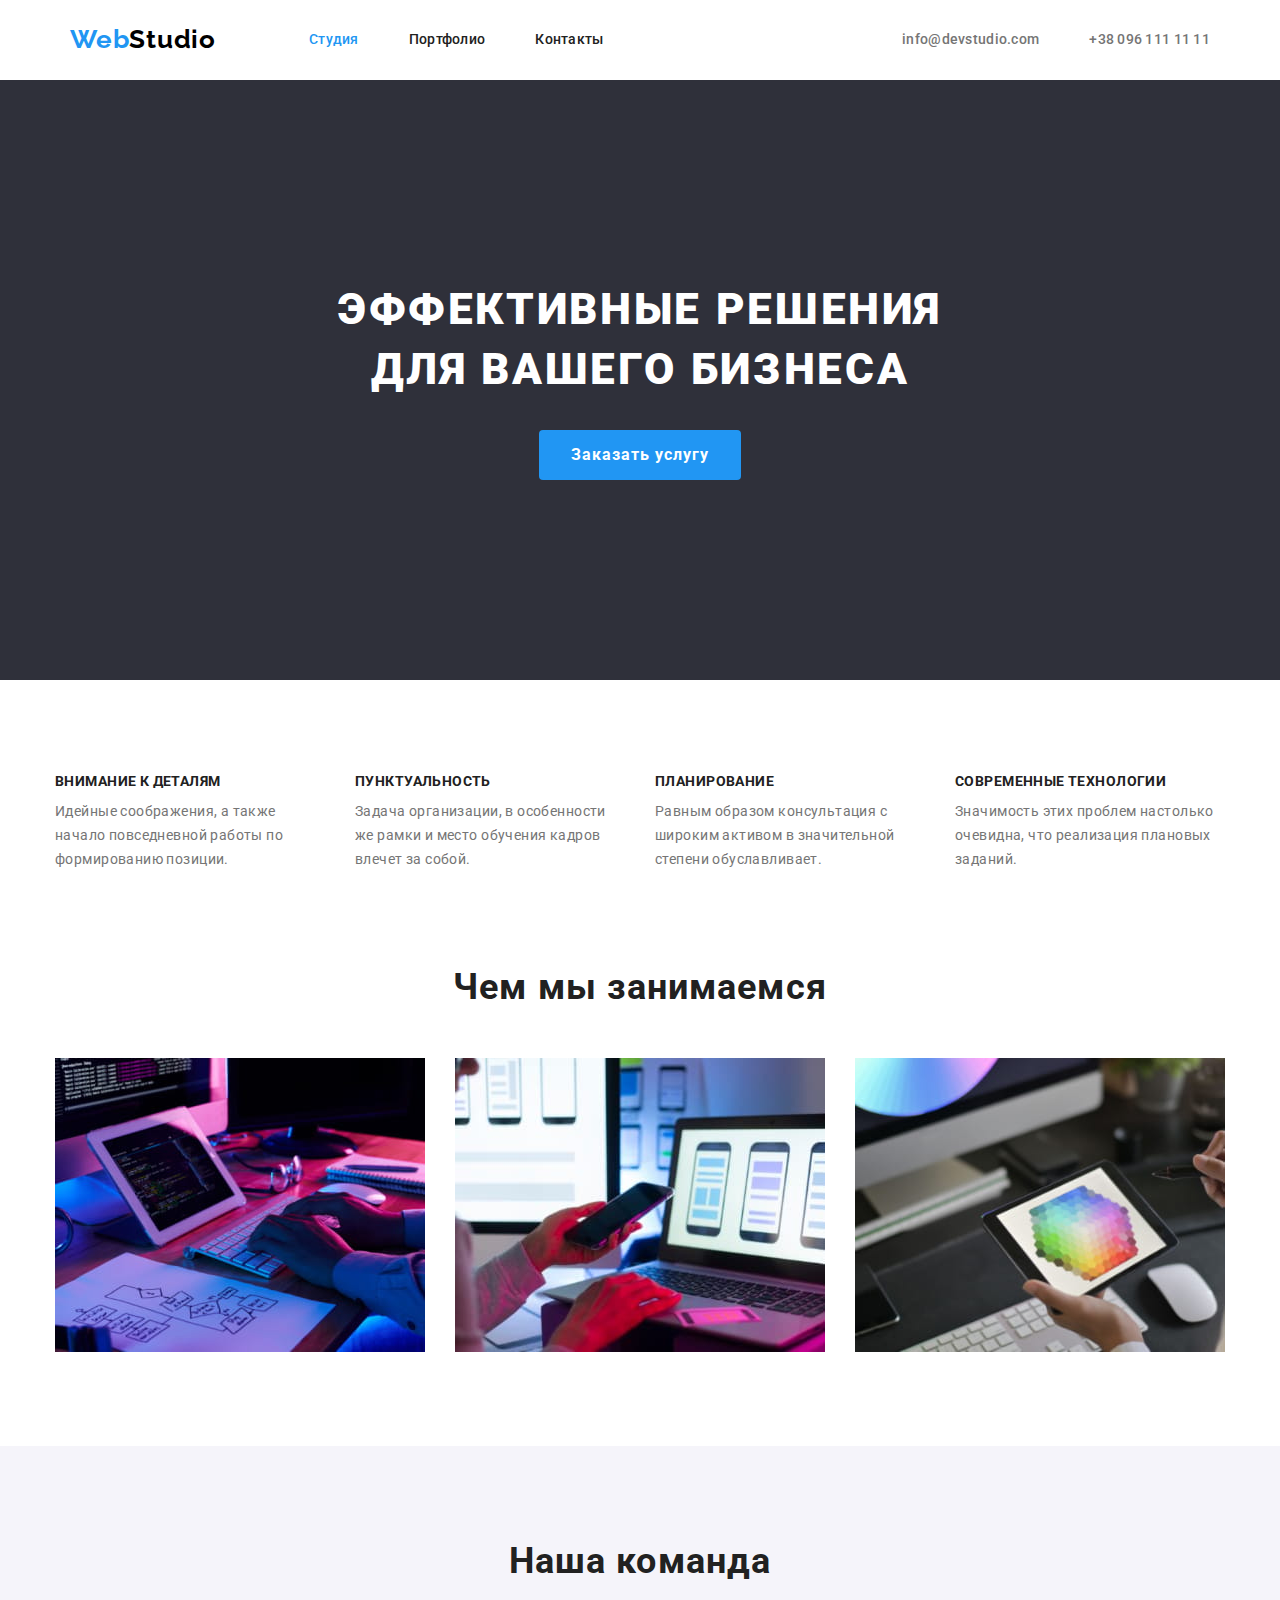
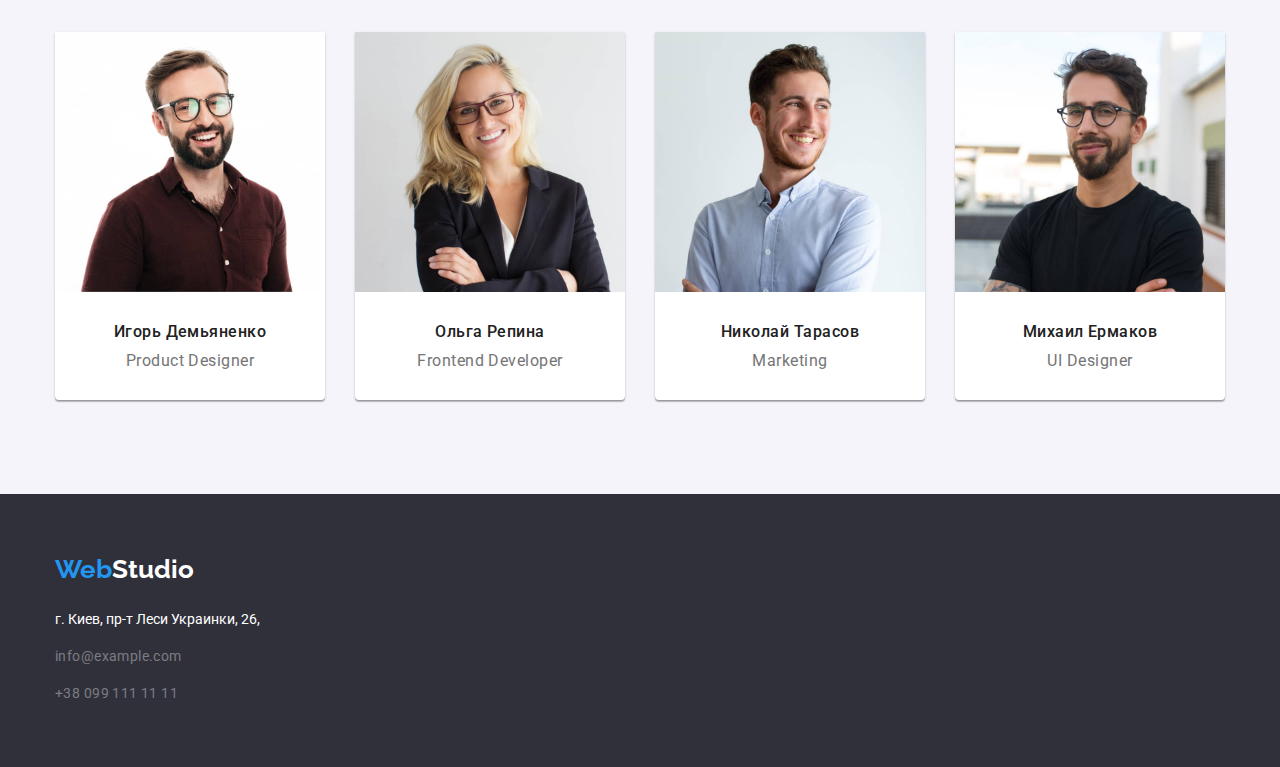
==== index.html @ 6e553c87 "start" ====
<!DOCTYPE html>
<html lang="ru">
<head>
    <meta charset="UTF-8">
    <meta http-equiv="X-UA-Compatible" content="IE=edge">
    <meta name="viewport" content="width=device-width, initial-scale=1.0">
    <title>Веб студия</title>
    <link rel="preconnect" href="https://fonts.googleapis.com">
    <link rel="preconnect" href="https://fonts.gstatic.com" crossorigin>
    <link href="https://fonts.googleapis.com/css2?family=Raleway:wght@700&family=Roboto:wght@400;500;700;900&display=swap" rel="stylesheet">
    <link rel="stylesheet" href="https://cdnjs.cloudflare.com/ajax/libs/modern-normalize/1.1.0/modern-normalize.min.css">
    <link rel="stylesheet" href="./css/styles.css">
</head>
<body>    
    <!-- Шапка страницы -->
 <header class="header page-header">
   <!-- The logo is always a link -->  
    <div class="container main-nav">   
          <a class="logo" lang="en" href="./index.html">        
          <span class="logo-part">Web</span>Studio
          </a>  
    
      <nav class="nav">      
        <ul class="site-nav list">
           <li class="site-nav item"><a class="site-nav-link current" href="./index.html">Студия</a></li>
           <li class="site-nav item"><a class="site-nav-link" href="./portfolio.html">Портфолио</a></li>
           <li class="site-nav item"><a class="site-nav-link" href="">Контакты</a></li>
        </ul>
      </nav>
        <ul class="auth-nav list">
          <li class="auth-nav item"><a class="auth-nav-link" href="mailto:info@devstudio.com">info@devstudio.com</a></li>
          <li class="auth-nav item"><a class="auth-nav-link" href="tel:+380961111111">+38 096 111 11 11</a></li>
        </ul>   
    </div>    
 </header> 
   <!-- Уникальный контент страницы -->
<main>     
        <!-- Герой -->
         <section class="hero">
            <div class="container">
              <h1 class="hero-title">Эффективные решения для вашего бизнеса</h1>
              <button class="hero-button" type="button">Заказать услугу</button>  
            </div>              
        </section>   
 
     <!-- Features section -->
    <section class="section">
        <div class="container">
            <h2 class="features-title centered" hidden>Методы работы</h2>
            <ul class="features list">
                <li class="features-item">
                    <h3 class="features title">Внимание к деталям</h3>
                    <p class="features-text">Идейные соображения, а также начало повседневной работы по формированию позиции.</p>                    
                </li>
                <li class="features-item">
                    <h3 class="features title">Пунктуальность</h3>
                    <p class="features-text">Задача организации, в особенности же рамки и место обучения кадров влечет за собой.</p>
                </li>
                <li class="features-item">
                    <h3 class="features title">Планирование</h3>
                    <p class="features-text">Равным образом консультация с широким активом в значительной степени обуславливает.</p>
                </li>
                <li class="features-item">
                    <h3 class="features title">Современные технологии</h3>
                    <p class="features-text">Значимость этих проблем настолько очевидна, что реализация плановых заданий.</p>
                </li>
            </ul>
        </div>
    </section>
    <!--Чем мы занимаемся-->
        <section class="section nopadding">
        <div class="container">
          <h2 class="work-title centered">Чем мы занимаемся</h2>
          <ul class="work list">
            <li class="work-item">
                <img lang="ru" src="./images/box1.jpg" alt="разработка програмного обеспечения" width="370" />
            </li>
            <li class="work-item">
                <img lang="ru" src="./images/box2.jpg" alt="работа с мобильным приложением" width="370" /> 
            </li>
            <li class="work-item">
                <img lang="ru" src="./images/box3.jpg" alt="подготовка палитры цветов" width="370" />
            </li>        
          </ul>  
        </div>        
    </section>
    <!--Наша команда-->
    <section class="section team" >
        <div class="container">
          <h2 class="team-titeled centered">Наша команда</h2>
          <ul class="team list">
            <li class="team-list-item">
                <div>
                <img class="card-img" src="./images/teamphoto1.jpg" alt="фотография дизайнера" width="270"/> 
                </div>
                <div class="team-card">
                  <h3 class="team-title">Игорь Демьяненко</h3>
                  <p class="team-text" lang="en">Product Designer</p>   
                </div>                
            </li>
            <li class="team-list-item">
                <img src="./images/teamphoto2.jpg" alt="фотография разработчика" width="270"/> 
                <div class="team-card">
                  <h3 class="team-title">Ольга Репина</h3>
                  <p class="team-text" lang="en">Frontend Developer</p>  
                </div>                
            </li>
            <li class="team-list-item">
                <img src="./images/teamphoto3.jpg" alt="фотография маркетолога" width="270"/> 
                <div class="team-card">
                  <h3 class="team-title">Николай Тарасов</h3>
                  <p class="team-text" lang="en">Marketing</p>  
                </div>                
            </li>
            <li class="team-list-item">
                <img src="./images/teamphoto4.jpg" alt="фотография дизайнера интерфейсов" width="270"/> 
                <div class="team-card">
                  <h3 class="team-title">Михаил Ермаков</h3>
                  <p class="team-text" lang="en">UI Designer</p>  
                </div>                
            </li>
          </ul>   
        </div>        
    </section> 
</main>
    <!--Подвал страницы-->
    <footer class="footer page-footer">
        <div class="container">
          <a class="footer-logo" lang="en" href="./index.html">        
          <span class="logo-part">Web</span>Studio
          </a>
          <address class="address">
            <p class="footer-address">
              г. Киев,
              пр-т Леси Украинки, 26,
            </p>
            
            <ul class="footer list">
              <li class="footer-link-mail"><a class="footer-link" href="mailto:info@example.com">info@example.com</a></li>
              <li><a class="footer-contact-link" href="tel:+380991111111">+38 099 111 11 11</a></li>          
            </ul>   
          </address>
        </div>        
    </footer>   
</body>
</html>
---- css/styles.css ----
:root {
  --main-text-color: #212121;
  --paragraph-text-color: #757575;
  --accent-color: #2196f3;
  --accessorial-text-color-transparency: #ffffff60;
  --accessorial-text-color: #ffffff;
  --button-accent-color: #188ce8;
  --logo-text-color: #000000;
  --accent-bg-color: #2f303a;
  --portfolio-main-color: #e5e5e5;
  --buttom-bg-color: #f5f4fa;
  --card-shadow: 0px 1px 3px rgba(0, 0, 0, 0.12),
    0px 1px 1px rgba(0, 0, 0, 0.14), 0px 2px 1px rgba(0, 0, 0, 0.2);
  --header-border-color: #ececec;
  --container-projects-border: #eeeeee;
}

/* цвет героя background: #2F303A; */
/* основной цвет хедера ;  */
/*  цвет секции наша команда #F5F4FA; */
/* цвет секции наша команда #E5E5E5; */
/* основной цвет текста */

html {
  box-sizing: border-box;
}
*,
*::before,
*::after {
  box-sizing: inherit;
}

body {
  margin: 0;
  font-family: "Roboto", "sans-serif";
  font-size: 14px;

  color: var(--paragraph-text-color);
}

h1,
h2,
h3,
p {
  margin: 0;
}

img {
  display: block;
  max-width: 100%;
  height: auto;
}

.header-portfolio {
  width: 1600px;
  margin: 0 auto;
  border-bottom: 1px solid var(--header-border-color);
}

.container,
.page-header {
  width: 1200px;
  margin: 0 auto;
  padding: 0 15px;
}

.header {
  background-color: var(--accessorial-text-color);
}

.page-header {
  display: flex;
  align-items: center;
}

/* main-nav */

.main-nav {
  display: flex;
}

/* logo */
.logo {
  display: inline-block;
  padding-top: 24px;
  padding-bottom: 25px;

  font-family: "Raleway", "sans-serif";
  font-weight: 700;
  font-size: 26px;
  line-height: 1.2;
  letter-spacing: 0.03em;
  text-decoration: none;
  color: var(--logo-text-color);
}

.logo-part {
  color: var(--accent-color);
}

.list {
  padding: 0;
  margin: 0;

  list-style: none;
}

.nav {
  margin-left: 93px;
}
/* site nav */

.site-nav {
  display: flex;
  margin-inline-start: auto;
}

.site-nav .item + .item {
  margin-left: 50px;
}

.site-nav-link {
  display: block;
  padding-top: 32px;
  padding-bottom: 32px;

  font-weight: 500;
  font-size: 14px;
  line-height: 1.14;
  letter-spacing: 0.02em;
  text-decoration: none;

  color: var(--main-text-color);
}

.site-nav-link:hover,
.site-nav-link:focus,
.auth-nav-link:hover,
.auth-nav-link:focus,
.site-nav-link.current {
  color: var(--accent-color);
}

.auth-nav {
  display: flex;
  margin-left: auto;
}

.auth-nav-link {
  padding-top: 32px;
  padding-bottom: 32px;

  font-weight: 500;
  font-size: 14px;
  line-height: 1.14;
  letter-spacing: 0.02em;
  text-decoration: none;

  color: var(--paragraph-text-color);
}
.auth-nav .item + .item {
  margin-left: 50px;
}

/* hero */

.hero {
  margin-bottom: 0;
  padding-top: 200px;
  padding-bottom: 200px;

  text-align: center;
  background-color: var(--accent-bg-color);
}

.hero-title {
  max-width: 696px;
  margin: 0 auto;

  margin-top: 0;
  margin-bottom: 30px;

  font-weight: 900;
  font-size: 44px;
  line-height: 1.36;

  letter-spacing: 0.06em;
  text-transform: uppercase;

  color: var(--accessorial-text-color);
}

/* hero-button */

.hero-button {
  display: inline-block;
  border: none;
  border-radius: 4px;
  padding: 10px 32px;
  min-width: 200px;

  font-weight: 700;
  font-size: 16px;
  line-height: 1.9;
  align-items: center;
  text-align: center;
  letter-spacing: 0.06em;

  background-color: var(--accent-color);
  color: var(--accessorial-text-color);

  cursor: pointer;
}

.hero-button:hover,
.hero-button:focus {
  background-color: var(--button-accent-color);
  color: var(--accessorial-text-color);
}

/* section */

.section {
  padding-top: 94px;
  padding-bottom: 94px;
}

.section.nopadding {
  padding-top: 0;
}
.section-title,
.title {
  margin-top: 0;
  margin-bottom: 10px;

  font-weight: 700;
  font-size: 14px;
  line-height: 1.14;
  letter-spacing: 0.03em;

  color: var(--main-text-color);
}

/* features */
.features {
  display: flex;
}

.features-item:not(:last-child) {
  margin-right: 30px;
}

.features-title {
  margin-top: 0;
  margin-bottom: 10px;
}

.features.title {
  text-transform: uppercase;
}

.features-text {
  margin-top: 0;
  margin-bottom: 0;
  width: 270px;

  font-size: 14px;
  line-height: 1.71;
  letter-spacing: 0.03em;

  color: var(--paragraph-text-color);
}

/* our work  and our team*/
.features-titled.centered,
.team-titeled.centered,
.work-title {
  margin-top: 0;
  margin-bottom: 50px;

  text-align: center;

  font-weight: 700;
  font-size: 36px;
  line-height: 1.17;
  letter-spacing: 0.03em;

  color: var(--main-text-color);
}

.work {
  display: flex;
}

.work-item {
  flex-basis: calc((100%- 60px) / 3);
  margin-right: 30px;
}

.work-item:nth-child(3n) {
  margin-right: 0;
}

/* our team */
.team {
  display: flex;

  background-color: var(--buttom-bg-color);
}

.team-list-item {
  flex-basis: calc((100%- 90px) / 4);
  margin-right: 30px;

  background-color: var(--accessorial-text-color);
  box-shadow: var(--card-shadow);
  border-radius: 0px 0px 4px 4px;
}

.team-list-item:nth-child(4n) {
  margin-right: 0;
}

.card-img {
  width: 270px;
  height: 260px;
}

.team-card {
  padding-top: 30px;
  padding-bottom: 30px;
  text-align: center;
}

.team-title {
  margin-top: 0;
  margin-bottom: 10px;

  font-weight: 500;
  font-size: 16px;
  line-height: 1.19;
  letter-spacing: 0.03em;

  color: var(--main-text-color);
}

.team-text {
  font-size: 16px;
  line-height: 1.19;
  letter-spacing: 0.03em;

  color: var(--paragraph-text-color);
}

/* footer */
.footer {
  background-color: var(--accent-bg-color);
  color: var(--accessorial-text-color);
}

.page-footer {
  padding-top: 60px;
  padding-bottom: 60px;
}

.footer-logo {
  display: flex;
  margin-bottom: 20px;

  text-decoration: none;

  font-family: "Raleway";
  font-weight: 700;
  font-size: 26px;
  line-height: 1.19;
  color: var(--accessorial-text-color);
}

.footer-address {
  margin-bottom: 9px;
}

.footer-link-mail {
  margin-bottom: 9px;
}

.footer-link:hover,
.footer-link:focus,
.footer-contact-link:hover,
.footer-contact-link:focus {
  color: var(--accent-color);
}

.footer-link,
.footer-contact-link {
  line-height: 1.71;
  letter-spacing: 0.03em;

  color: var(--accessorial-text-color-transparency);
  text-decoration: none;
}

/* portfolio */

.main {
  background-color: var(--accessorial-text-color);
}

/* button */

.button {
  display: inline-block;
  border: none;
  border-radius: 4px;
  padding: 6px 22px;

  font-family: Roboto;
  font-weight: 500;
  font-size: 16px;
  line-height: 1.62;
  text-align: center;
  letter-spacing: 0.03em;

  cursor: pointer;
}

.button.primary,
.button:hover,
.button:focus,
.button.current {
  min-width: 73px;

  background-color: var(--button-accent-color);
  color: var(--accessorial-text-color);
}

.button.secondary {
  min-width: 128px;

  background-color: var(--buttom-bg-color);
  color: var(--main-text-color);
}

.button.secondary:hover,
.button.secondary:focus {
  background-color: var(--button-accent-color);
  color: var(--accessorial-text-color);
}

/* --filters */

.filters-list {
  display: flex;
  justify-content: center;
  margin-bottom: 50px;
}

.filters-title {
  margin: 0;
}

.filters.item:not(:last-child) {
  margin-right: 8px;
}
/* --Portfolio */

.projects-list {
  display: flex;
  flex-wrap: wrap;
}

.projects-item {
  flex-basis: calc((100% - 60px) / 3);
  margin-right: 30px;
  margin-bottom: 30px;
}

.projects-item:nth-child(3n) {
  margin-right: 0;
}

.projects-item:nth-last-child(-n + 3) {
  margin-bottom: 0;
}

.card-content {
  padding: 20px 24px;
  text-align: left;

  border: 1px solid var(--container-projects-border);
  border-top: none;
}

.projects-title {
  font-weight: 700;
  font-size: 18px;
  line-height: 2;
  letter-spacing: 0.06em;
}

.projects-text {
  font-size: 16px;
  line-height: 1.88;
  letter-spacing: 0.03em;
}

.address {
  font-style: normal;
  font-size: 14px;
  line-height: 2;
}
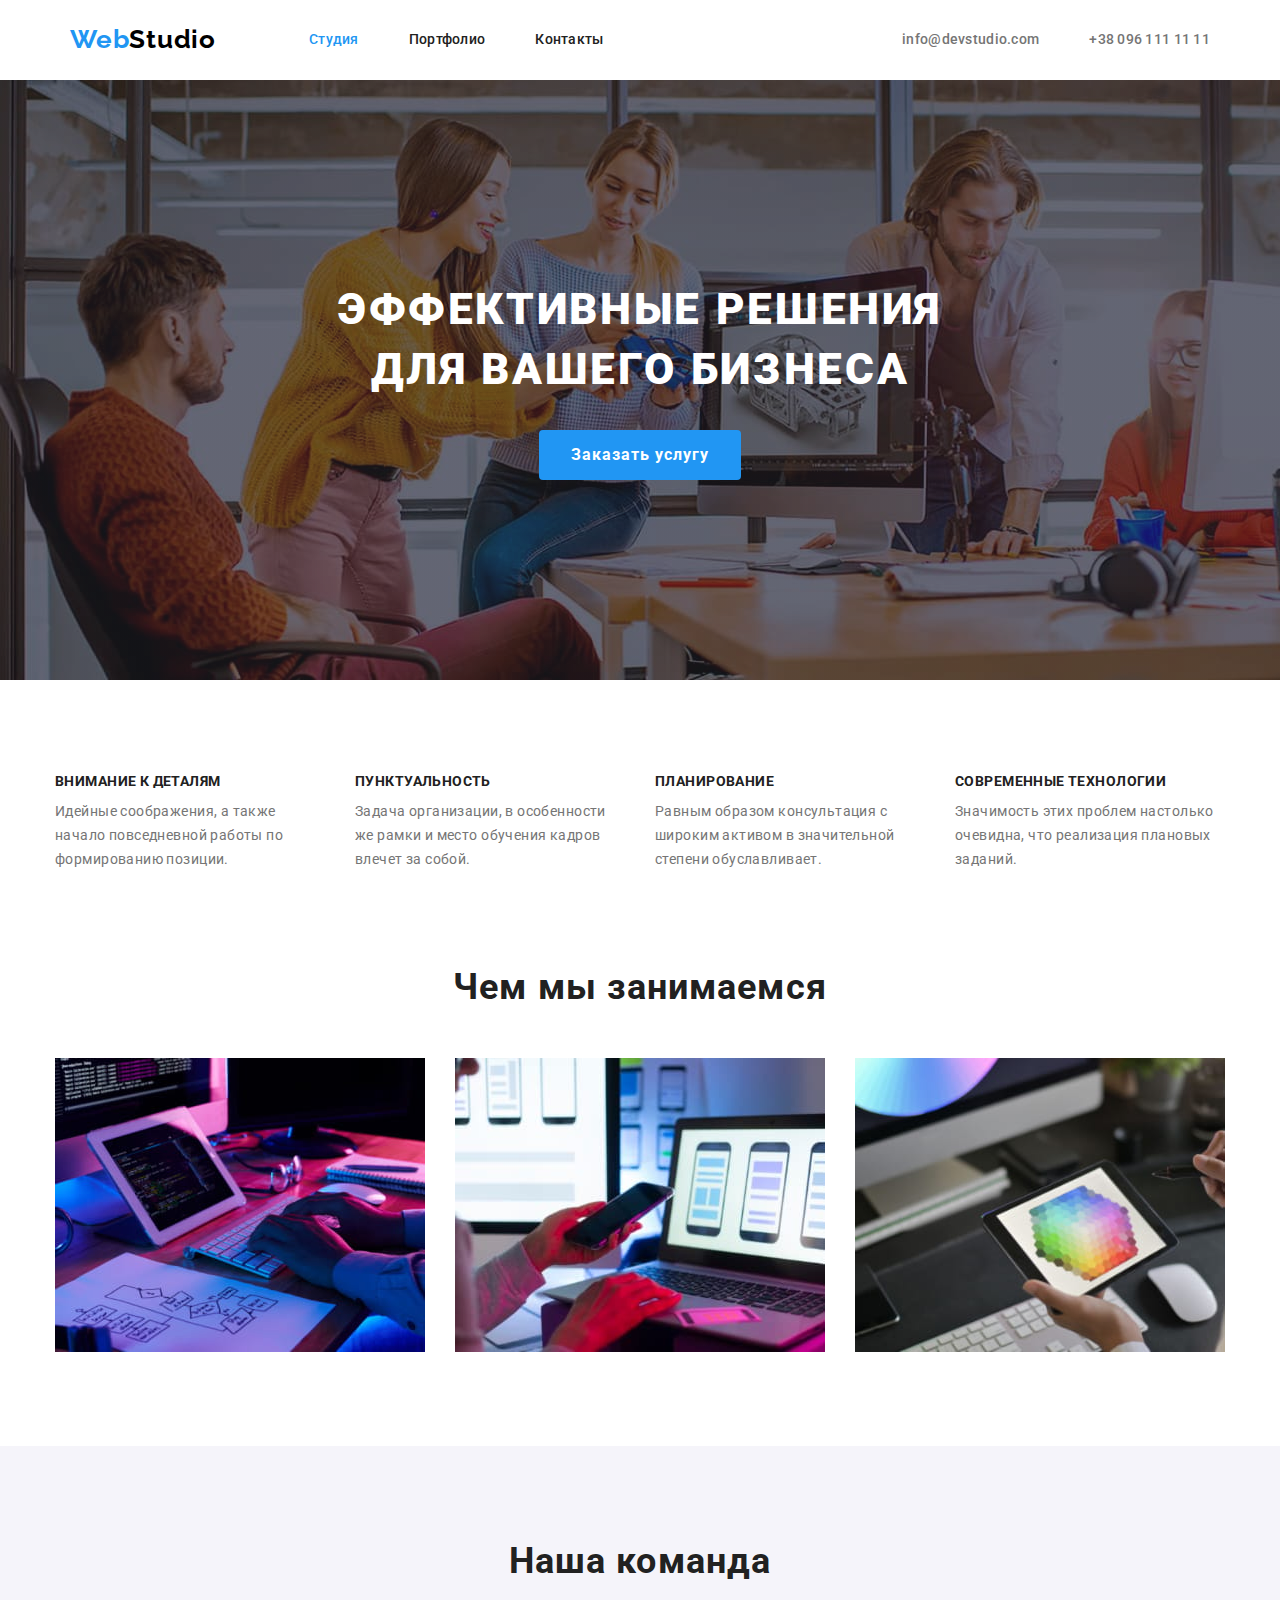
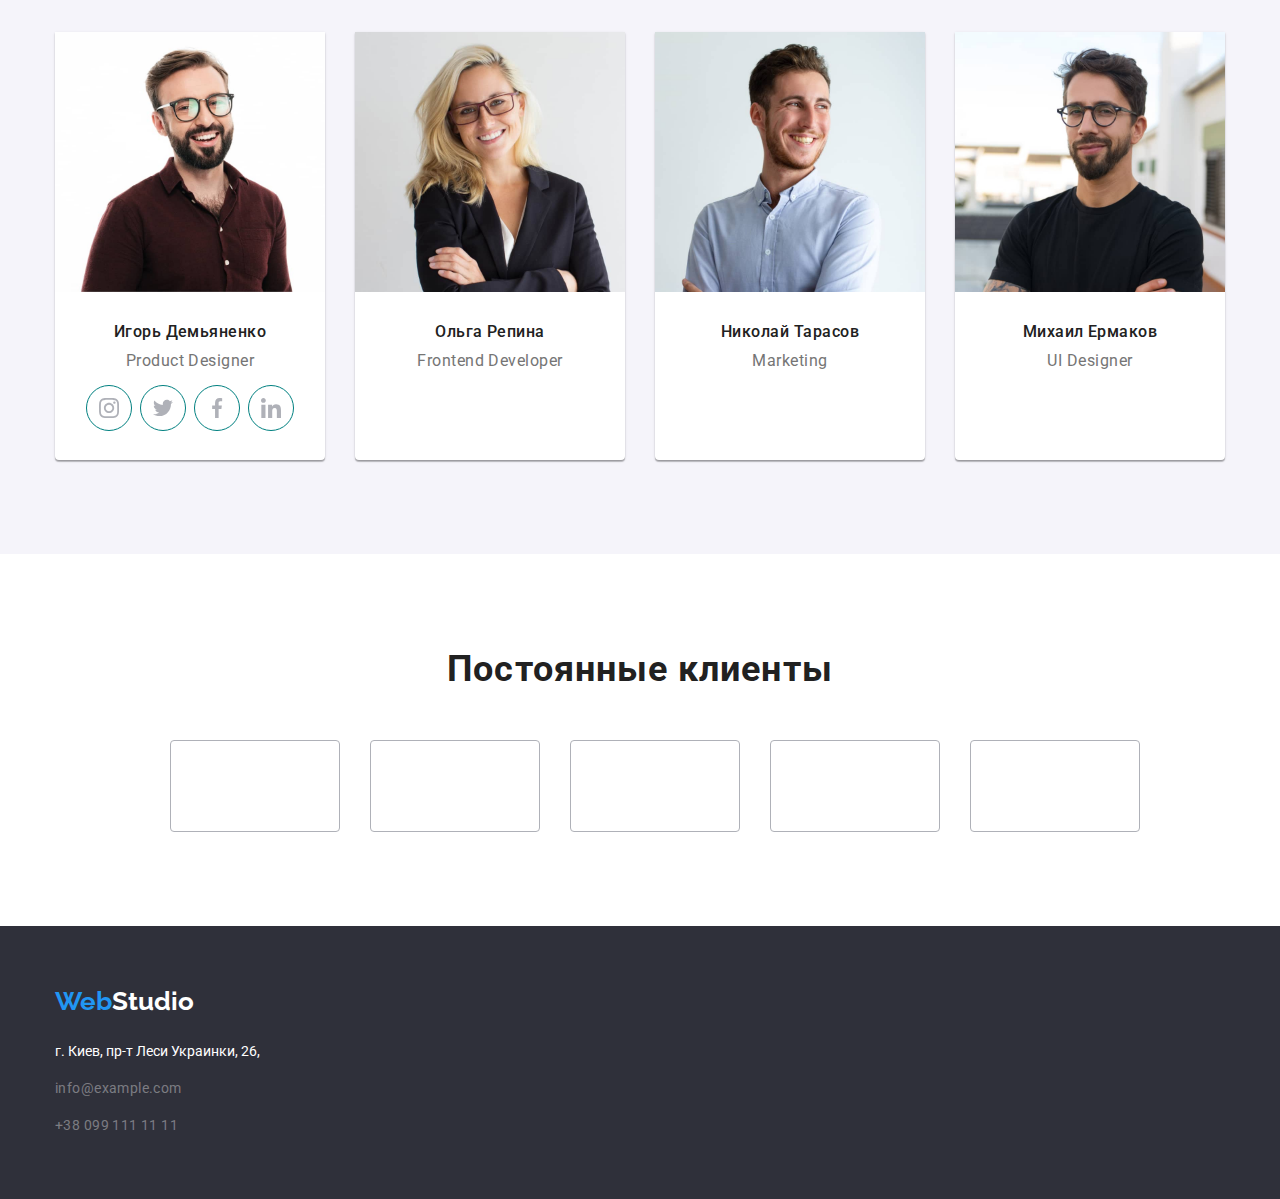
==== commit 58867083: "add bgimages hero and stars adds icons" ====
--- a/index.html
+++ b/index.html
@@ -95,7 +95,41 @@
                 </div>
                 <div class="team-card">
                   <h3 class="team-title">Игорь Демьяненко</h3>
-                  <p class="team-text" lang="en">Product Designer</p>   
+                  <p class="team-text" lang="en">Product Designer</p> 
+                  <ul class="social-list list">
+                    <li class="social-list-item">
+                      <a href="" class="social-list-link">
+                        <svg class="social-list-icon" width="20" height="20">
+                          <use href="./images/icons/symbol-defs.svg#icon-instagram"></use>
+                        </svg>
+                      </a>
+                    </li>
+
+                    <li class="social-list-item">
+                      <a href="" class="social-list-link">
+                        <svg class="social-list-icon" width="20" height="20">
+                          <use href="./images/icons/symbol-defs.svg#icon-twitter"></use>
+                        </svg>
+                      </a>
+                    </li>
+
+                    <li class="social-list-item">
+                      <a href="" class="social-list-link">
+                        <svg class="social-list-icon" width="20" height="20">
+                          <use href="./images/icons/symbol-defs.svg#icon-facebook"></use>
+                        </svg>
+                      </a>
+                    </li>
+
+                    <li class="social-list-item">
+                      <a href="" class="social-list-link">
+                        <svg class="social-list-icon" width="20" height="20">
+                          <use href="./images/icons/symbol-defs.svg#icon-linkedin"></use>
+                        </svg>
+                      </a>
+                    </li>
+                  </ul>
+                                  
                 </div>                
             </li>
             <li class="team-list-item">
@@ -122,6 +156,28 @@
           </ul>   
         </div>        
     </section> 
+    <!-- Постоянные клиенты -->
+    <section class="section">
+      <div>
+        <h2 class="clients-titled">Постоянные клиенты</h2>
+        <ul class="clients-list list">
+          <li class="clients-list-link">
+          </li> 
+          <li class="clients-list-link">
+          </li> 
+          <li class="clients-list-link">
+          </li> 
+          <li class="clients-list-link">
+          </li> 
+          <li class="clients-list-link">
+          </li> 
+          <li class="clients-list-link">
+          </li>         
+          
+        </ul>
+
+      </div>
+    </section>
 </main>
     <!--Подвал страницы-->
     <footer class="footer page-footer">
--- a/css/styles.css
+++ b/css/styles.css
@@ -13,6 +13,7 @@
     0px 1px 1px rgba(0, 0, 0, 0.14), 0px 2px 1px rgba(0, 0, 0, 0.2);
   --header-border-color: #ececec;
   --container-projects-border: #eeeeee;
+  --hero-overlay: rgba(47, 48, 58, 0.4);
 }
 
 /* цвет героя background: #2F303A; */
@@ -165,12 +166,17 @@
 /* hero */
 
 .hero {
+  min-height: 600px;
+  max-width: 1600px;
   margin-bottom: 0;
   padding-top: 200px;
   padding-bottom: 200px;
 
   text-align: center;
   background-color: var(--accent-bg-color);
+  background-image: linear-gradient(var(--hero-overlay), var(--hero-overlay)),
+    url(../images/herobg.jpg);
+  background-size: cover;
 }
 
 .hero-title {
@@ -274,7 +280,8 @@
 /* our work  and our team*/
 .features-titled.centered,
 .team-titeled.centered,
-.work-title {
+.work-title,
+.clients-titled {
   margin-top: 0;
   margin-bottom: 50px;
 
@@ -348,8 +355,44 @@
   font-size: 16px;
   line-height: 1.19;
   letter-spacing: 0.03em;
+  margin-bottom: 16px;
 
   color: var(--paragraph-text-color);
+}
+
+/* social icons */
+.social-list {
+  display: flex;
+  justify-content: center;
+}
+
+.social-list-item + .social-list-item {
+  margin-left: 10px;
+}
+
+.social-list-link {
+  outline: 1px solid teal;
+  width: 44px;
+  height: 44px;
+  border-radius: 50%;
+  display: flex;
+  justify-content: center;
+  align-items: center;
+}
+
+.clients-list {
+  display: flex;
+  justify-content: center;
+}
+
+.clients-list-link + .clients-list-link {
+  width: 170px;
+  height: 92px;
+  margin-left: 30px;
+
+  border: 1px solid #afb1b8;
+  box-sizing: border-box;
+  border-radius: 4px;
 }
 
 /* footer */
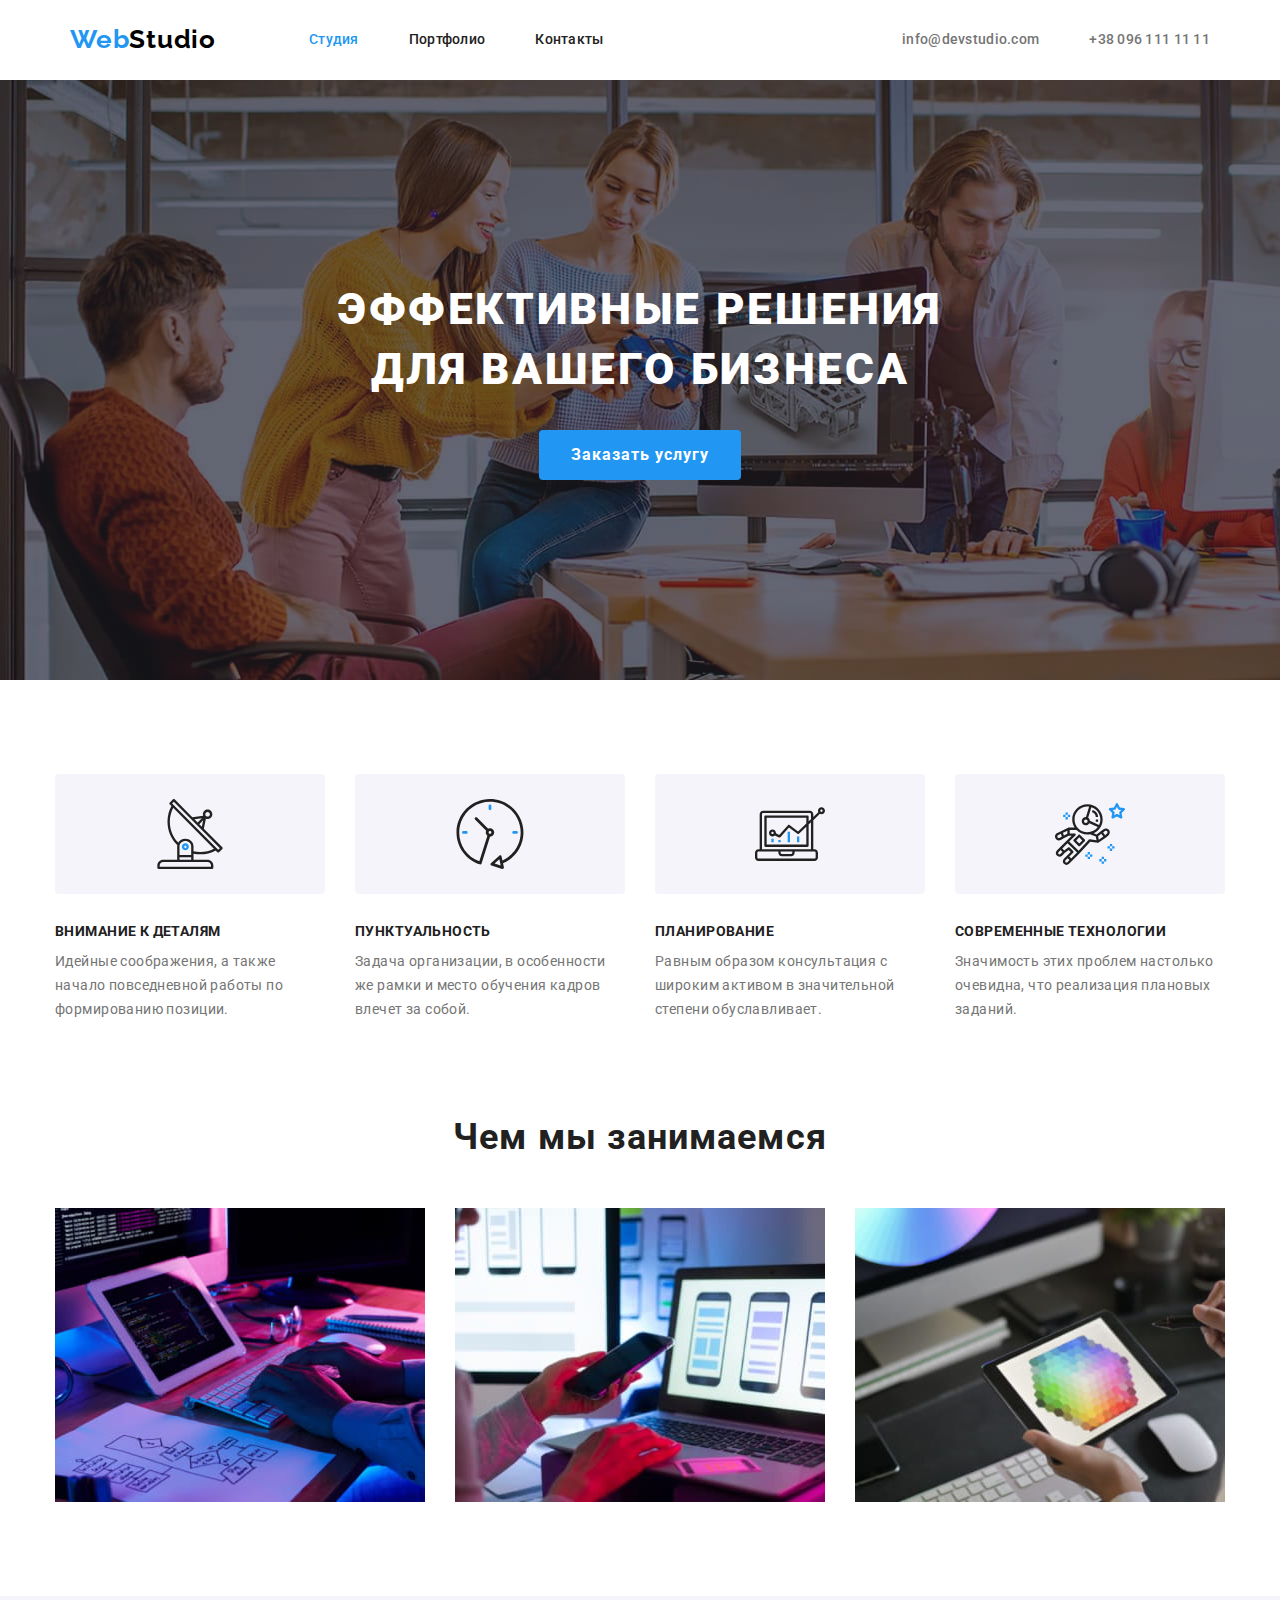
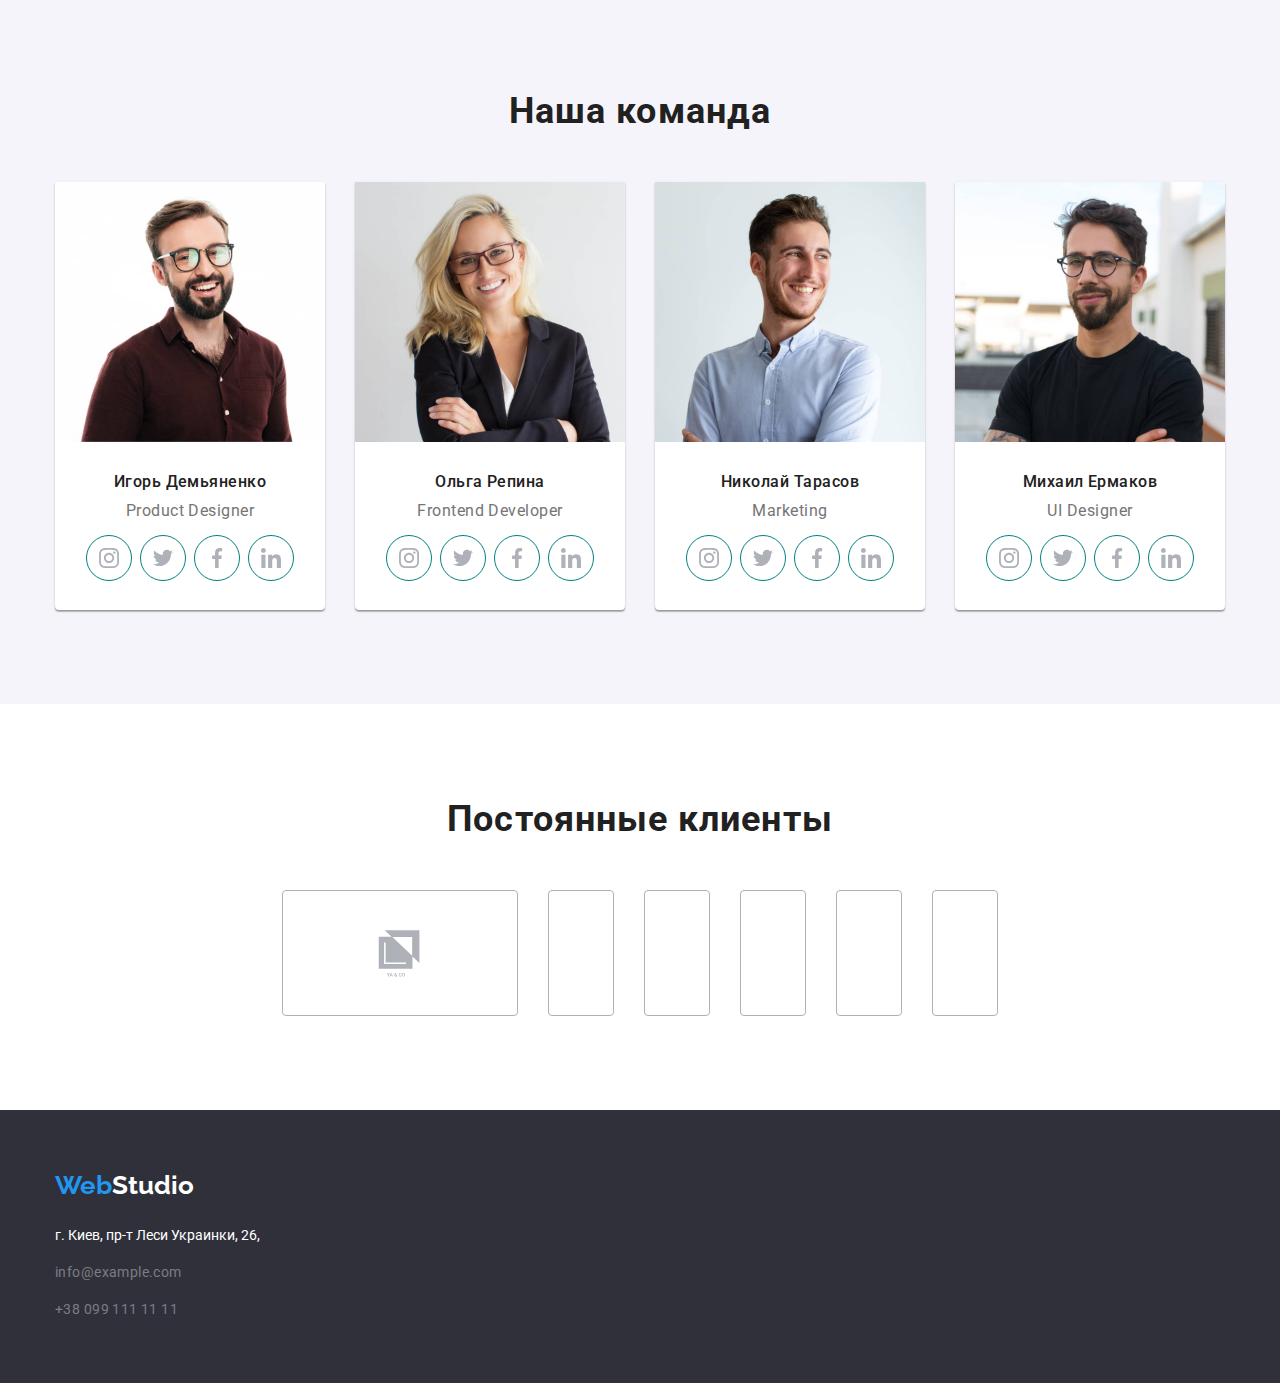
==== commit 9e5507a9: "adds icons to features and socialIcons" ====
--- a/index.html
+++ b/index.html
@@ -46,6 +46,28 @@
      <!-- Features section -->
     <section class="section">
         <div class="container">
+          <ul class="features-icon-list list">
+            <li class="features-icon-item">
+              <svg class="features-icon" width="70" height="70">
+                <use href="./images/icons/symbol-defs.svg#icon-antenna"></use>
+              </svg>
+            </li> 
+            <li class="features-icon-item">
+              <svg class="features-icon" width="70" height="70">
+                <use href="./images/icons/symbol-defs.svg#icon-clock"></use>
+              </svg>
+            </li> 
+            <li class="features-icon-item">
+              <svg class="features-icon" width="70" height="70">
+                <use href="./images/icons/symbol-defs.svg#icon-diagram"></use>
+              </svg>
+            </li> 
+            <li class="features-icon-item">
+              <svg class="features-icon" width="70" height="70">
+                <use href="./images/icons/symbol-defs.svg#icon-astronaut"></use>
+              </svg>
+            </li> 
+          </ul>
             <h2 class="features-title centered" hidden>Методы работы</h2>
             <ul class="features list">
                 <li class="features-item">
@@ -98,7 +120,7 @@
                   <p class="team-text" lang="en">Product Designer</p> 
                   <ul class="social-list list">
                     <li class="social-list-item">
-                      <a href="" class="social-list-link">
+                      <a href="" class="social-list-link link">
                         <svg class="social-list-icon" width="20" height="20">
                           <use href="./images/icons/symbol-defs.svg#icon-instagram"></use>
                         </svg>
@@ -136,21 +158,120 @@
                 <img src="./images/teamphoto2.jpg" alt="фотография разработчика" width="270"/> 
                 <div class="team-card">
                   <h3 class="team-title">Ольга Репина</h3>
-                  <p class="team-text" lang="en">Frontend Developer</p>  
+                  <p class="team-text" lang="en">Frontend Developer</p>
+                  <ul class="social-list list">
+                    <li class="social-list-item">
+                      <a href="" class="social-list-link">
+                        <svg class="social-list-icon" width="20" height="20">
+                          <use href="./images/icons/symbol-defs.svg#icon-instagram"></use>
+                        </svg>
+                      </a>
+                    </li>
+                  
+                    <li class="social-list-item">
+                      <a href="" class="social-list-link">
+                        <svg class="social-list-icon" width="20" height="20">
+                          <use href="./images/icons/symbol-defs.svg#icon-twitter"></use>
+                        </svg>
+                      </a>
+                    </li>
+                  
+                    <li class="social-list-item">
+                      <a href="" class="social-list-link">
+                        <svg class="social-list-icon" width="20" height="20">
+                          <use href="./images/icons/symbol-defs.svg#icon-facebook"></use>
+                        </svg>
+                      </a>
+                    </li>
+                  
+                    <li class="social-list-item">
+                      <a href="" class="social-list-link">
+                        <svg class="social-list-icon" width="20" height="20">
+                          <use href="./images/icons/symbol-defs.svg#icon-linkedin"></use>
+                        </svg>
+                      </a>
+                    </li>
+                  </ul>
                 </div>                
             </li>
             <li class="team-list-item">
                 <img src="./images/teamphoto3.jpg" alt="фотография маркетолога" width="270"/> 
                 <div class="team-card">
                   <h3 class="team-title">Николай Тарасов</h3>
-                  <p class="team-text" lang="en">Marketing</p>  
+                  <p class="team-text" lang="en">Marketing</p>
+                  <ul class="social-list list">
+                    <li class="social-list-item">
+                      <a href="" class="social-list-link">
+                        <svg class="social-list-icon" width="20" height="20">
+                          <use href="./images/icons/symbol-defs.svg#icon-instagram"></use>
+                        </svg>
+                      </a>
+                    </li>
+                  
+                    <li class="social-list-item">
+                      <a href="" class="social-list-link">
+                        <svg class="social-list-icon" width="20" height="20">
+                          <use href="./images/icons/symbol-defs.svg#icon-twitter"></use>
+                        </svg>
+                      </a>
+                    </li>
+                  
+                    <li class="social-list-item">
+                      <a href="" class="social-list-link">
+                        <svg class="social-list-icon" width="20" height="20">
+                          <use href="./images/icons/symbol-defs.svg#icon-facebook"></use>
+                        </svg>
+                      </a>
+                    </li>
+                  
+                    <li class="social-list-item">
+                      <a href="" class="social-list-link">
+                        <svg class="social-list-icon" width="20" height="20">
+                          <use href="./images/icons/symbol-defs.svg#icon-linkedin"></use>
+                        </svg>
+                      </a>
+                    </li>
+                  </ul>
                 </div>                
             </li>
             <li class="team-list-item">
                 <img src="./images/teamphoto4.jpg" alt="фотография дизайнера интерфейсов" width="270"/> 
                 <div class="team-card">
                   <h3 class="team-title">Михаил Ермаков</h3>
-                  <p class="team-text" lang="en">UI Designer</p>  
+                  <p class="team-text" lang="en">UI Designer</p>
+                  <ul class="social-list list">
+                    <li class="social-list-item">
+                      <a href="" class="social-list-link">
+                        <svg class="social-list-icon" width="20" height="20">
+                          <use href="./images/icons/symbol-defs.svg#icon-instagram"></use>
+                        </svg>
+                      </a>
+                    </li>
+                  
+                    <li class="social-list-item">
+                      <a href="" class="social-list-link">
+                        <svg class="social-list-icon" width="20" height="20">
+                          <use href="./images/icons/symbol-defs.svg#icon-twitter"></use>
+                        </svg>
+                      </a>
+                    </li>
+                  
+                    <li class="social-list-item">
+                      <a href="" class="social-list-link">
+                        <svg class="social-list-icon" width="20" height="20">
+                          <use href="./images/icons/symbol-defs.svg#icon-facebook"></use>
+                        </svg>
+                      </a>
+                    </li>
+                  
+                    <li class="social-list-item">
+                      <a href="" class="social-list-link">
+                        <svg class="social-list-icon" width="20" height="20">
+                          <use href="./images/icons/symbol-defs.svg#icon-linkedin"></use>
+                        </svg>
+                      </a>
+                    </li>
+                  </ul>
                 </div>                
             </li>
           </ul>   
@@ -161,17 +282,22 @@
       <div>
         <h2 class="clients-titled">Постоянные клиенты</h2>
         <ul class="clients-list list">
-          <li class="clients-list-link">
-          </li> 
-          <li class="clients-list-link">
-          </li> 
-          <li class="clients-list-link">
-          </li> 
-          <li class="clients-list-link">
-          </li> 
-          <li class="clients-list-link">
-          </li> 
-          <li class="clients-list-link">
+          <li class="clients-list-item">
+            <a href="" class="clients-list-link">
+              <svg class="clients-list-icon" width="106" height="60">
+                <use href="./images/icons/symbol-defs.svg#icon-Logo"></use>
+              </svg>
+            </a>
+          </li> 
+          <li class="clients-list-item">
+          </li> 
+          <li class="clients-list-item">
+          </li> 
+          <li class="clients-list-item">
+          </li> 
+          <li class="clients-list-item">
+          </li> 
+          <li class="clients-list-item">
           </li>         
           
         </ul>
--- a/css/styles.css
+++ b/css/styles.css
@@ -14,6 +14,7 @@
   --header-border-color: #ececec;
   --container-projects-border: #eeeeee;
   --hero-overlay: rgba(47, 48, 58, 0.4);
+  --icon-color: #afb1b8;
 }
 
 /* цвет героя background: #2F303A; */
@@ -171,12 +172,15 @@
   margin-bottom: 0;
   padding-top: 200px;
   padding-bottom: 200px;
+  margin-left: auto;
+  margin-right: auto;
 
   text-align: center;
   background-color: var(--accent-bg-color);
   background-image: linear-gradient(var(--hero-overlay), var(--hero-overlay)),
     url(../images/herobg.jpg);
   background-size: cover;
+  background-repeat: no-repeat;
 }
 
 .hero-title {
@@ -248,6 +252,29 @@
 }
 
 /* features */
+.features-icon-list {
+  display: flex;
+  justify-content: center;
+  margin-bottom: 30px;
+}
+
+.features-icon-item {
+  width: 270px;
+  height: 120px;
+  padding: 25px 100px;
+
+  box-sizing: border-box;
+  background: var(--buttom-bg-color);
+  border-radius: 4px;
+  display: flex;
+  justify-content: center;
+  align-items: center;
+}
+
+.features-icon-item + .features-icon-item {
+  margin-left: 30px;
+}
+
 .features {
   display: flex;
 }
@@ -370,6 +397,10 @@
   margin-left: 10px;
 }
 
+.link {
+  text-decoration: none;
+}
+
 .social-list-link {
   outline: 1px solid teal;
   width: 44px;
@@ -378,6 +409,13 @@
   display: flex;
   justify-content: center;
   align-items: center;
+  fill: var(--icon-color);
+}
+
+.social-list-link:hover,
+.social-list-link:focus {
+  background-color: #2196f3;
+  fill: #ffffff;
 }
 
 .clients-list {
@@ -385,14 +423,21 @@
   justify-content: center;
 }
 
-.clients-list-link + .clients-list-link {
+.clients-list-item + .clients-list-item {
+  margin-left: 30px;
+}
+.clients-list-item {
+  padding: 16px 32px;
+  border: 1px solid #afb1b8;
+  border-radius: 4px;
+}
+
+.clients-list-link {
   width: 170px;
   height: 92px;
-  margin-left: 30px;
-
-  border: 1px solid #afb1b8;
-  box-sizing: border-box;
-  border-radius: 4px;
+  display: flex;
+  justify-content: center;
+  align-items: center;
 }
 
 /* footer */
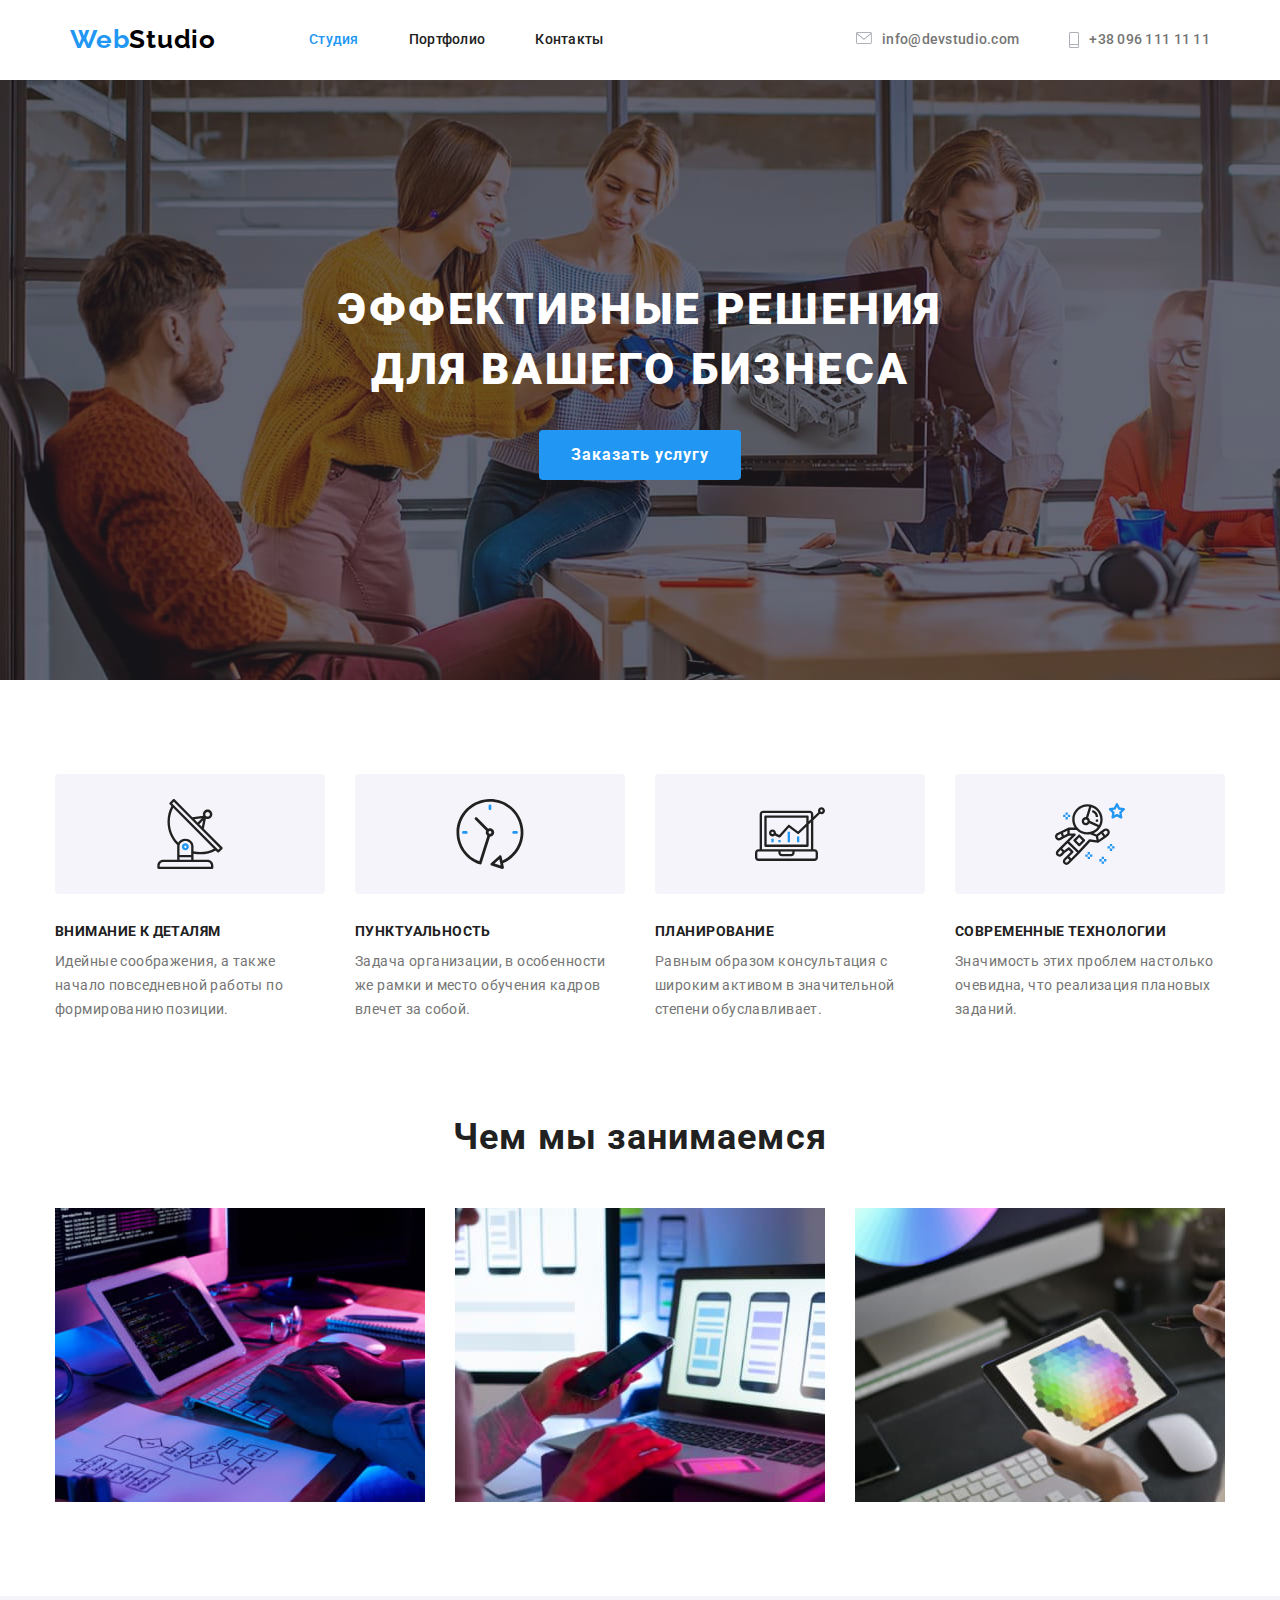
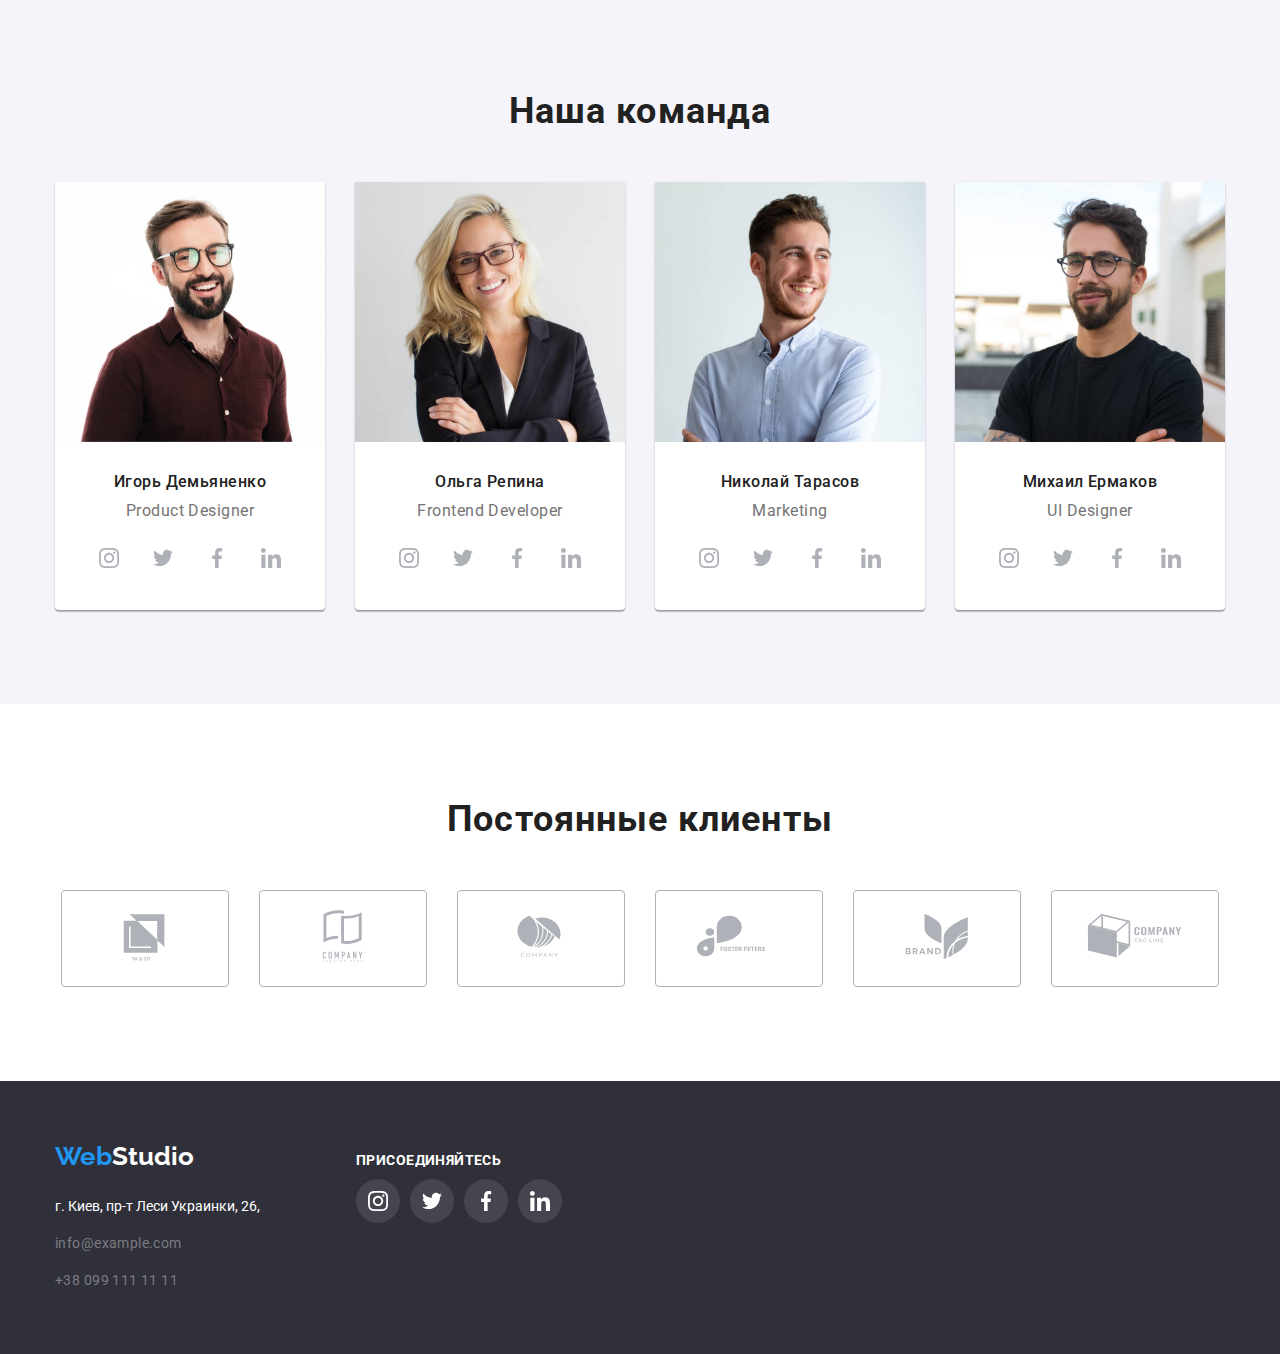
==== commit 7b6c2f30: "adda icons svg" ====
--- a/index.html
+++ b/index.html
@@ -27,9 +27,21 @@
            <li class="site-nav item"><a class="site-nav-link" href="">Контакты</a></li>
         </ul>
       </nav>
-        <ul class="auth-nav list">
-          <li class="auth-nav item"><a class="auth-nav-link" href="mailto:info@devstudio.com">info@devstudio.com</a></li>
-          <li class="auth-nav item"><a class="auth-nav-link" href="tel:+380961111111">+38 096 111 11 11</a></li>
+        <ul class="auth-nav list">               
+          <li class="auth-nav item">       
+            <a class="auth-nav-link" href="mailto:info@devstudio.com">
+              <svg class="auth-nav-icon" width="16" height="12">
+                <use href="./images/icons/symbol-defs.svg#icon-envelope"></use>
+              </svg>              
+              info@devstudio.com</a>
+          </li>
+          <li class="auth-nav item">
+            <a class="auth-nav-link" href="tel:+380961111111">
+              <svg class="auth-nav-icon" width="10" height="16">
+                <use href="./images/icons/symbol-defs.svg#icon-phone"></use>
+              </svg>              
+              +38 096 111 11 11</a>
+          </li>
         </ul>   
     </div>    
  </header> 
@@ -120,7 +132,7 @@
                   <p class="team-text" lang="en">Product Designer</p> 
                   <ul class="social-list list">
                     <li class="social-list-item">
-                      <a href="" class="social-list-link link">
+                      <a href="" class="social-list-link link" target="_blank">
                         <svg class="social-list-icon" width="20" height="20">
                           <use href="./images/icons/symbol-defs.svg#icon-instagram"></use>
                         </svg>
@@ -128,7 +140,7 @@
                     </li>
 
                     <li class="social-list-item">
-                      <a href="" class="social-list-link">
+                      <a href="" class="social-list-link link" target="_blank">
                         <svg class="social-list-icon" width="20" height="20">
                           <use href="./images/icons/symbol-defs.svg#icon-twitter"></use>
                         </svg>
@@ -136,7 +148,7 @@
                     </li>
 
                     <li class="social-list-item">
-                      <a href="" class="social-list-link">
+                      <a href="" class="social-list-link link" target="_blank">
                         <svg class="social-list-icon" width="20" height="20">
                           <use href="./images/icons/symbol-defs.svg#icon-facebook"></use>
                         </svg>
@@ -144,7 +156,7 @@
                     </li>
 
                     <li class="social-list-item">
-                      <a href="" class="social-list-link">
+                      <a href="" class="social-list-link link" target="_blank">
                         <svg class="social-list-icon" width="20" height="20">
                           <use href="./images/icons/symbol-defs.svg#icon-linkedin"></use>
                         </svg>
@@ -161,7 +173,7 @@
                   <p class="team-text" lang="en">Frontend Developer</p>
                   <ul class="social-list list">
                     <li class="social-list-item">
-                      <a href="" class="social-list-link">
+                      <a href="" class="social-list-link link" target="_blank" aria-label="Instagram ссылка">
                         <svg class="social-list-icon" width="20" height="20">
                           <use href="./images/icons/symbol-defs.svg#icon-instagram"></use>
                         </svg>
@@ -169,7 +181,7 @@
                     </li>
                   
                     <li class="social-list-item">
-                      <a href="" class="social-list-link">
+                      <a href="" class="social-list-link link" target="_blank" aria-label="Twitter ссылка">
                         <svg class="social-list-icon" width="20" height="20">
                           <use href="./images/icons/symbol-defs.svg#icon-twitter"></use>
                         </svg>
@@ -177,7 +189,7 @@
                     </li>
                   
                     <li class="social-list-item">
-                      <a href="" class="social-list-link">
+                      <a href="" class="social-list-link link" target="_blank" aria-label="Facebook ссылка">
                         <svg class="social-list-icon" width="20" height="20">
                           <use href="./images/icons/symbol-defs.svg#icon-facebook"></use>
                         </svg>
@@ -185,7 +197,7 @@
                     </li>
                   
                     <li class="social-list-item">
-                      <a href="" class="social-list-link">
+                      <a href="" class="social-list-link link" target="_blank" aria-label="Linkedin ссылка">
                         <svg class="social-list-icon" width="20" height="20">
                           <use href="./images/icons/symbol-defs.svg#icon-linkedin"></use>
                         </svg>
@@ -201,7 +213,7 @@
                   <p class="team-text" lang="en">Marketing</p>
                   <ul class="social-list list">
                     <li class="social-list-item">
-                      <a href="" class="social-list-link">
+                      <a href="" class="social-list-link link" target="_blank" aria-label="Instagram ссылка">
                         <svg class="social-list-icon" width="20" height="20">
                           <use href="./images/icons/symbol-defs.svg#icon-instagram"></use>
                         </svg>
@@ -209,7 +221,7 @@
                     </li>
                   
                     <li class="social-list-item">
-                      <a href="" class="social-list-link">
+                      <a href="" class="social-list-link link" target="_blank" aria-label="Twitter ссылка">
                         <svg class="social-list-icon" width="20" height="20">
                           <use href="./images/icons/symbol-defs.svg#icon-twitter"></use>
                         </svg>
@@ -217,7 +229,7 @@
                     </li>
                   
                     <li class="social-list-item">
-                      <a href="" class="social-list-link">
+                      <a href="" class="social-list-link link" target="_blank" aria-label="Facebook ссылка">
                         <svg class="social-list-icon" width="20" height="20">
                           <use href="./images/icons/symbol-defs.svg#icon-facebook"></use>
                         </svg>
@@ -225,7 +237,7 @@
                     </li>
                   
                     <li class="social-list-item">
-                      <a href="" class="social-list-link">
+                      <a href="" class="social-list-link link" target="_blank" aria-label="Linkedin ссылка">
                         <svg class="social-list-icon" width="20" height="20">
                           <use href="./images/icons/symbol-defs.svg#icon-linkedin"></use>
                         </svg>
@@ -241,7 +253,7 @@
                   <p class="team-text" lang="en">UI Designer</p>
                   <ul class="social-list list">
                     <li class="social-list-item">
-                      <a href="" class="social-list-link">
+                      <a href="" class="social-list-link link" target="_blank" aria-label="Instagram ссылка">
                         <svg class="social-list-icon" width="20" height="20">
                           <use href="./images/icons/symbol-defs.svg#icon-instagram"></use>
                         </svg>
@@ -249,7 +261,7 @@
                     </li>
                   
                     <li class="social-list-item">
-                      <a href="" class="social-list-link">
+                      <a href="" class="social-list-link link" target="_blank" aria-label="Twitter ссылка">
                         <svg class="social-list-icon" width="20" height="20">
                           <use href="./images/icons/symbol-defs.svg#icon-twitter"></use>
                         </svg>
@@ -257,7 +269,7 @@
                     </li>
                   
                     <li class="social-list-item">
-                      <a href="" class="social-list-link">
+                      <a href="" class="social-list-link link" target="_blank" aria-label="Facebook ссылка">
                         <svg class="social-list-icon" width="20" height="20">
                           <use href="./images/icons/symbol-defs.svg#icon-facebook"></use>
                         </svg>
@@ -265,7 +277,7 @@
                     </li>
                   
                     <li class="social-list-item">
-                      <a href="" class="social-list-link">
+                      <a href="" class="social-list-link link" target="_blank" aria-label="Linkedin ссылка">
                         <svg class="social-list-icon" width="20" height="20">
                           <use href="./images/icons/symbol-defs.svg#icon-linkedin"></use>
                         </svg>
@@ -278,40 +290,54 @@
         </div>        
     </section> 
     <!-- Постоянные клиенты -->
-    <section class="section">
-      <div>
+      <section class="section">
+      <div class="container">
         <h2 class="clients-titled">Постоянные клиенты</h2>
         <ul class="clients-list list">
           <li class="clients-list-item">
-            <a href="" class="clients-list-link">
               <svg class="clients-list-icon" width="106" height="60">
                 <use href="./images/icons/symbol-defs.svg#icon-Logo"></use>
-              </svg>
-            </a>
-          </li> 
-          <li class="clients-list-item">
-          </li> 
-          <li class="clients-list-item">
-          </li> 
-          <li class="clients-list-item">
-          </li> 
-          <li class="clients-list-item">
-          </li> 
-          <li class="clients-list-item">
+              </svg>            
+          </li> 
+          <li class="clients-list-item"> 
+              <svg class="clients-list-icon" width="106" height="60">
+                <use href="./images/icons/symbol-defs.svg#icon-Logo-1"></use>
+              </svg>            
+          </li> 
+          <li class="clients-list-item"> 
+              <svg class="clients-list-icon" width="106" height="60">
+                <use href="./images/icons/symbol-defs.svg#icon-Logo-2"></use>
+              </svg>           
+          </li> 
+          <li class="clients-list-item"> 
+              <svg class="clients-list-icon" width="106" height="60">
+                <use href="./images/icons/symbol-defs.svg#icon-Logo-3"></use>
+              </svg>                       
+          </li> 
+          <li class="clients-list-item">            
+              <svg class="clients-list-icon" width="106" height="60">
+                <use href="./images/icons/symbol-defs.svg#icon-Logo-4"></use>
+              </svg>            
+          </li> 
+          <li class="clients-list-item">            
+              <svg class="clients-list-icon" width="106" height="60">
+                <use href="./images/icons/symbol-defs.svg#icon-Logo-5"></use>
+              </svg>            
           </li>         
           
         </ul>
 
       </div>
-    </section>
+      </section>
 </main>
     <!--Подвал страницы-->
     <footer class="footer page-footer">
-        <div class="container">
-          <a class="footer-logo" lang="en" href="./index.html">        
-          <span class="logo-part">Web</span>Studio
-          </a>
-          <address class="address">
+        <div class="container common-footer">
+          <div class="footer-main">
+           <a class="footer-logo" lang="en" href="./index.html">        
+           <span class="logo-part">Web</span>Studio
+           </a>
+           <address class="address">
             <p class="footer-address">
               г. Киев,
               пр-т Леси Украинки, 26,
@@ -321,8 +347,43 @@
               <li class="footer-link-mail"><a class="footer-link" href="mailto:info@example.com">info@example.com</a></li>
               <li><a class="footer-contact-link" href="tel:+380991111111">+38 099 111 11 11</a></li>          
             </ul>   
-          </address>
-        </div>        
+           </address>
+          </div>
+          <div class="footer-social">
+            <p class="footer-social-title title">присоединяйтесь</p>
+            <ul class="footer-social-list list">
+              <li class="footer-social-item">
+                <a class="footer-social-link link" href="" target="_blank" aria-label="Instagram ссылка">
+                  <svg class="footer-social-icon" width="20" height="20">
+                    <use href="./images/icons/symbol-defs.svg#icon-instagram"></use>
+                  </svg>
+                </a>
+              </li>
+              <li class="footer-social-item">
+              <a class="footer-social-link link" href="" target="_blank" aria-label="Twitter ссылка">
+                <svg class="footer-social-icon" width="20" height="20">
+                  <use href="./images/icons/symbol-defs.svg#icon-twitter"></use>
+                </svg>
+              </a>
+              </li>
+              <li class="footer-social-item">
+              <a class="footer-social-link link" href="" target="_blank" aria-label="Facebook ссылка">
+                <svg class="footer-social-icon" width="20" height="20">
+                  <use href="./images/icons/symbol-defs.svg#icon-facebook"></use>
+                </svg>
+              </a>
+              </li>
+              <li class="footer-social-item">
+              <a class="footer-social-link link" href="" target="_blank" aria-label="Linkedin ссылка">
+                <svg class="footer-social-icon" width="20" height="20">
+                  <use href="./images/icons/symbol-defs.svg#icon-linkedin"></use>
+                </svg>
+              </a>
+              </li>
+            </ul>
+          </div>
+        </div> 
+        
     </footer>   
 </body>
 </html>--- a/css/styles.css
+++ b/css/styles.css
@@ -15,6 +15,10 @@
   --container-projects-border: #eeeeee;
   --hero-overlay: rgba(47, 48, 58, 0.4);
   --icon-color: #afb1b8;
+  --portfolio-projects-shadow: 0px 1px 1px rgba(0, 0, 0, 0.12),
+    0px 4px 4px rgba(0, 0, 0, 0.06), 1px 4px 6px rgba(0, 0, 0, 0.16);
+  --filters-shadow: 0px 1px 1px rgba(0, 0, 0, 0.12),
+    0px 4px 4px rgba(0, 0, 0, 0.06), 1px 4px 6px rgba(0, 0, 0, 0.16);
 }
 
 /* цвет героя background: #2F303A; */
@@ -149,6 +153,7 @@
 }
 
 .auth-nav-link {
+  display: flex;
   padding-top: 32px;
   padding-bottom: 32px;
 
@@ -160,6 +165,17 @@
 
   color: var(--paragraph-text-color);
 }
+
+.auth-nav-icon {
+  margin-right: 10px;
+  fill: var(--icon-color);
+}
+
+.auth-nav-icon:hover,
+.auth-nav-icon:focus {
+  fill: currentColor;
+}
+
 .auth-nav .item + .item {
   margin-left: 50px;
 }
@@ -402,7 +418,6 @@
 }
 
 .social-list-link {
-  outline: 1px solid teal;
   width: 44px;
   height: 44px;
   border-radius: 50%;
@@ -414,27 +429,38 @@
 
 .social-list-link:hover,
 .social-list-link:focus {
-  background-color: #2196f3;
-  fill: #ffffff;
+  background-color: var(--accent-color);
+  fill: var(--accessorial-text-color);
 }
 
 .clients-list {
   display: flex;
   justify-content: center;
+  align-items: center;
+
+  /* margin: 0;
+  padding: 0; */
+}
+
+.clients-list-item {
+  flex-basis: calc((100%-150px) / 6);
+  padding: 16px 30px;
+  border: 1px solid #afb1b8;
+  border-radius: 4px;
+  box-sizing: border-box;
+  fill: var(--icon-color);
+}
+
+.clients-list-item:hover {
+  border-color: var(--accent-color);
+  fill: var(--accent-color);
 }
 
 .clients-list-item + .clients-list-item {
   margin-left: 30px;
 }
-.clients-list-item {
-  padding: 16px 32px;
-  border: 1px solid #afb1b8;
-  border-radius: 4px;
-}
 
 .clients-list-link {
-  width: 170px;
-  height: 92px;
   display: flex;
   justify-content: center;
   align-items: center;
@@ -449,6 +475,23 @@
 .page-footer {
   padding-top: 60px;
   padding-bottom: 60px;
+}
+
+.common-footer {
+  display: flex;
+  justify-content: flex-start;
+  align-items: baseline;
+}
+
+.footer-main {
+  display: flex;
+  flex-wrap: wrap;
+  max-width: 231px;
+  margin-right: 0;
+}
+
+.footer-social {
+  margin-left: 70px;
 }
 
 .footer-logo {
@@ -488,6 +531,35 @@
   text-decoration: none;
 }
 
+.footer-social-list {
+  display: flex;
+  justify-content: start;
+}
+
+.footer-social-item + .footer-social-item {
+  margin-left: 10px;
+}
+
+.footer-social-title {
+  color: var(--accessorial-text-color);
+  text-transform: uppercase;
+}
+
+.footer-social-link {
+  width: 44px;
+  height: 44px;
+  border-radius: 50%;
+  display: flex;
+  justify-content: center;
+  align-items: center;
+  fill: var(--accessorial-text-color);
+  background-color: rgba(255, 255, 255, 0.1);
+}
+
+.footer-social-link:hover,
+.footer-social-link:focus {
+  background-color: var(--accent-color);
+}
 /* portfolio */
 
 .main {
@@ -520,6 +592,7 @@
 
   background-color: var(--button-accent-color);
   color: var(--accessorial-text-color);
+  box-shadow: var(--filters-shadow);
 }
 
 .button.secondary {
@@ -533,6 +606,7 @@
 .button.secondary:focus {
   background-color: var(--button-accent-color);
   color: var(--accessorial-text-color);
+  box-shadow: var(--filters-shadow);
 }
 
 /* --filters */
@@ -569,6 +643,11 @@
 
 .projects-item:nth-last-child(-n + 3) {
   margin-bottom: 0;
+}
+
+.projects-item:hover,
+.projects-item:focus {
+  box-shadow: var(--portfolio-projects-shadow);
 }
 
 .card-content {
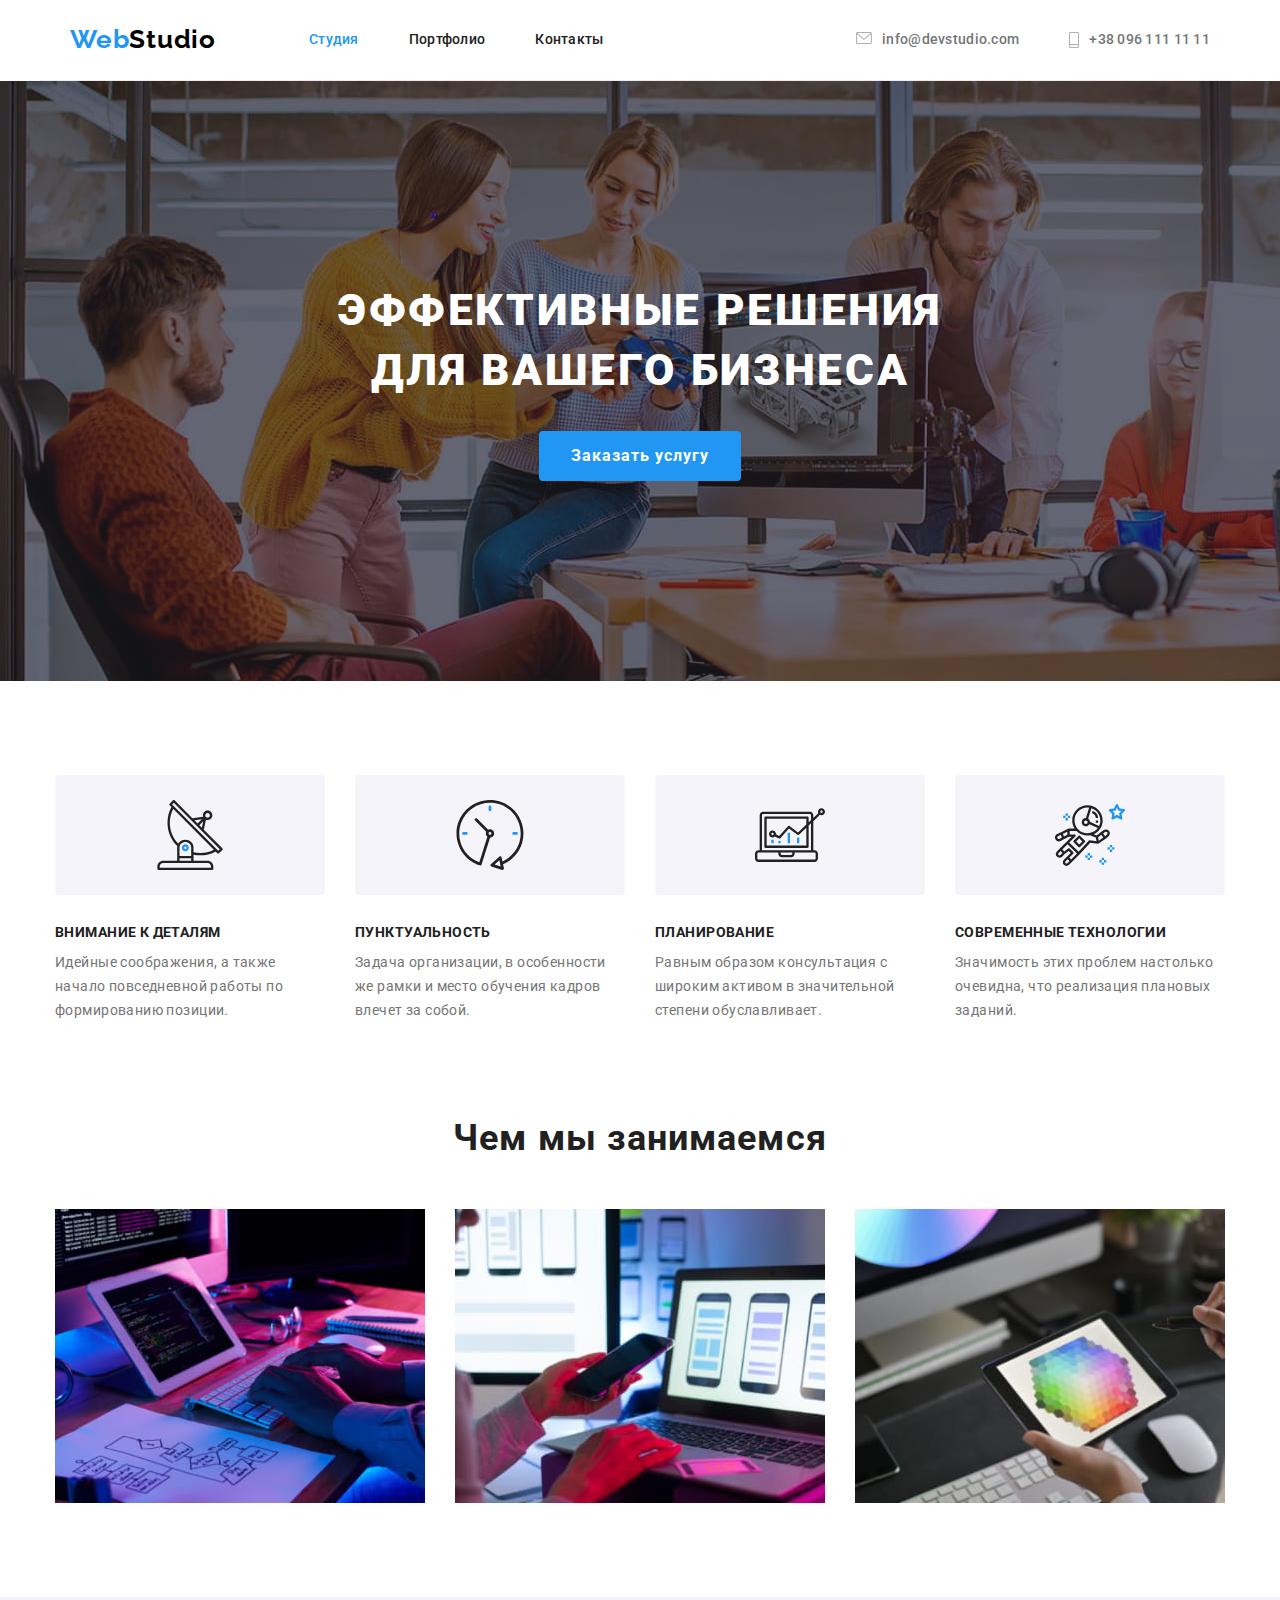
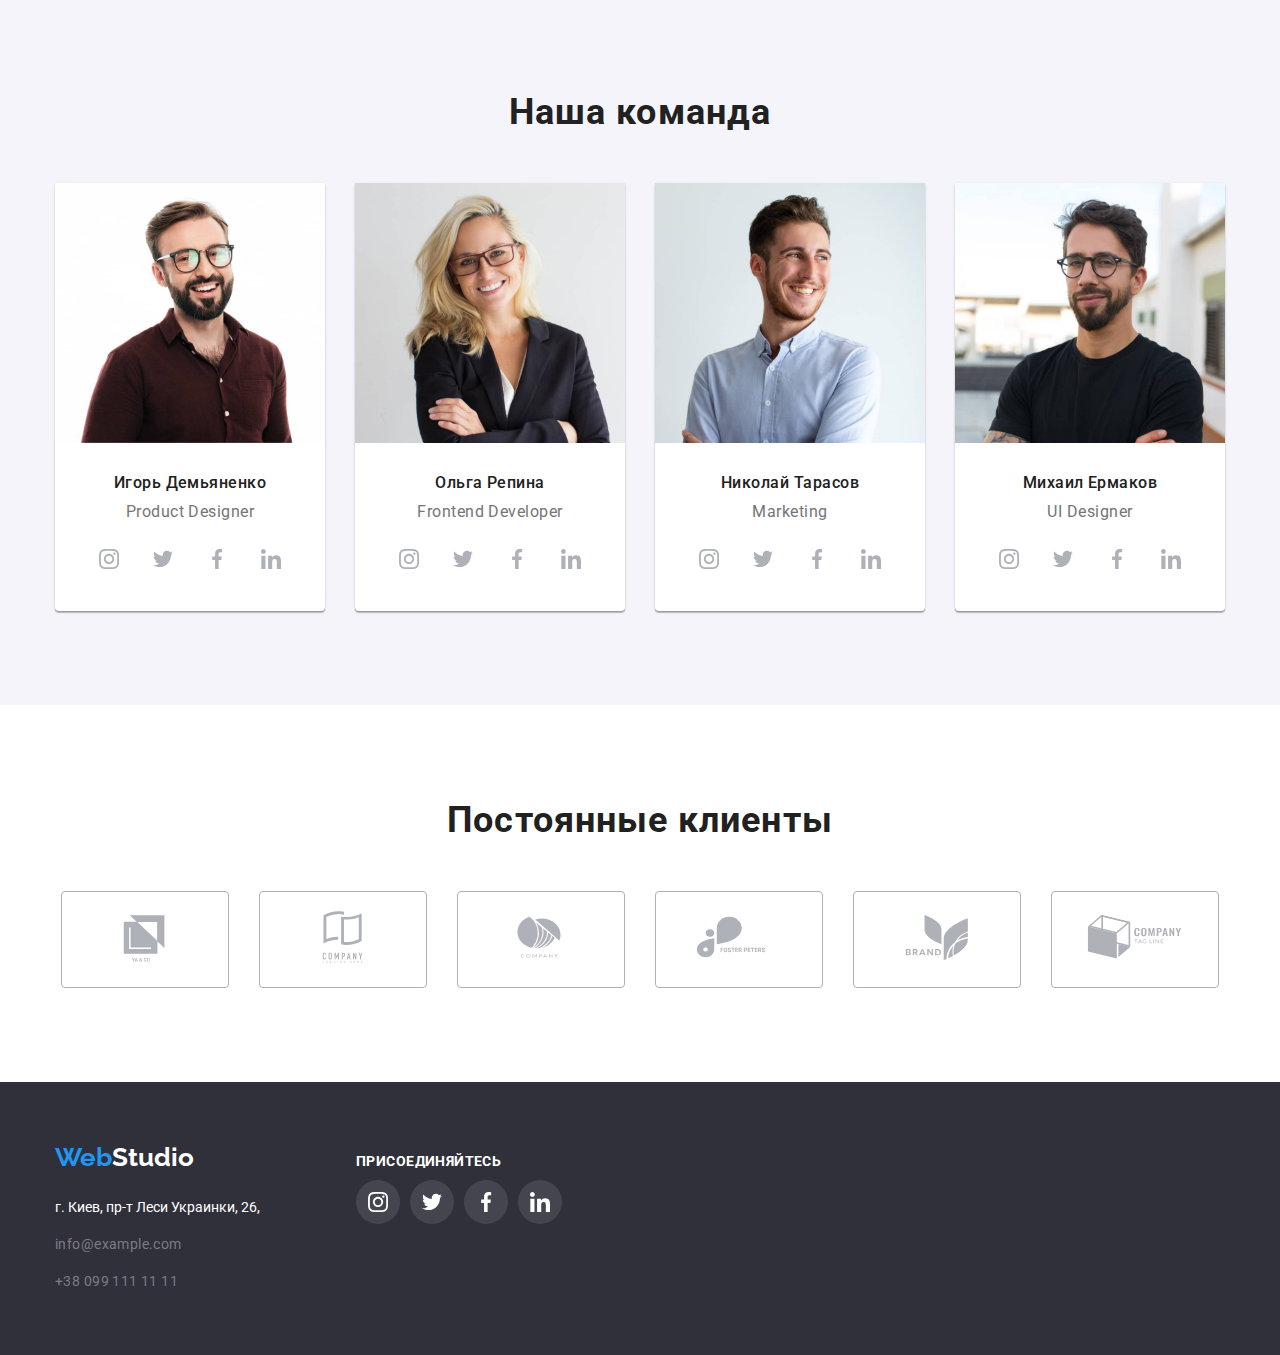
==== commit 65fbfb05: "border in header and hover icons mail fixed" ====
--- a/index.html
+++ b/index.html
@@ -27,14 +27,14 @@
            <li class="site-nav item"><a class="site-nav-link" href="">Контакты</a></li>
         </ul>
       </nav>
-        <ul class="auth-nav list">               
+        <ul class="auth-nav list">                       
           <li class="auth-nav item">       
             <a class="auth-nav-link" href="mailto:info@devstudio.com">
               <svg class="auth-nav-icon" width="16" height="12">
                 <use href="./images/icons/symbol-defs.svg#icon-envelope"></use>
               </svg>              
               info@devstudio.com</a>
-          </li>
+          </li>          
           <li class="auth-nav item">
             <a class="auth-nav-link" href="tel:+380961111111">
               <svg class="auth-nav-icon" width="10" height="16">
--- a/css/styles.css
+++ b/css/styles.css
@@ -57,12 +57,6 @@
   height: auto;
 }
 
-.header-portfolio {
-  width: 1600px;
-  margin: 0 auto;
-  border-bottom: 1px solid var(--header-border-color);
-}
-
 .container,
 .page-header {
   width: 1200px;
@@ -72,6 +66,7 @@
 
 .header {
   background-color: var(--accessorial-text-color);
+  border-bottom: 1px solid var(--header-border-color);
 }
 
 .page-header {
@@ -171,8 +166,8 @@
   fill: var(--icon-color);
 }
 
-.auth-nav-icon:hover,
-.auth-nav-icon:focus {
+.auth-nav-link:hover .auth-nav-icon,
+.auth-nav-link:focus .auth-nav-icon {
   fill: currentColor;
 }
 
